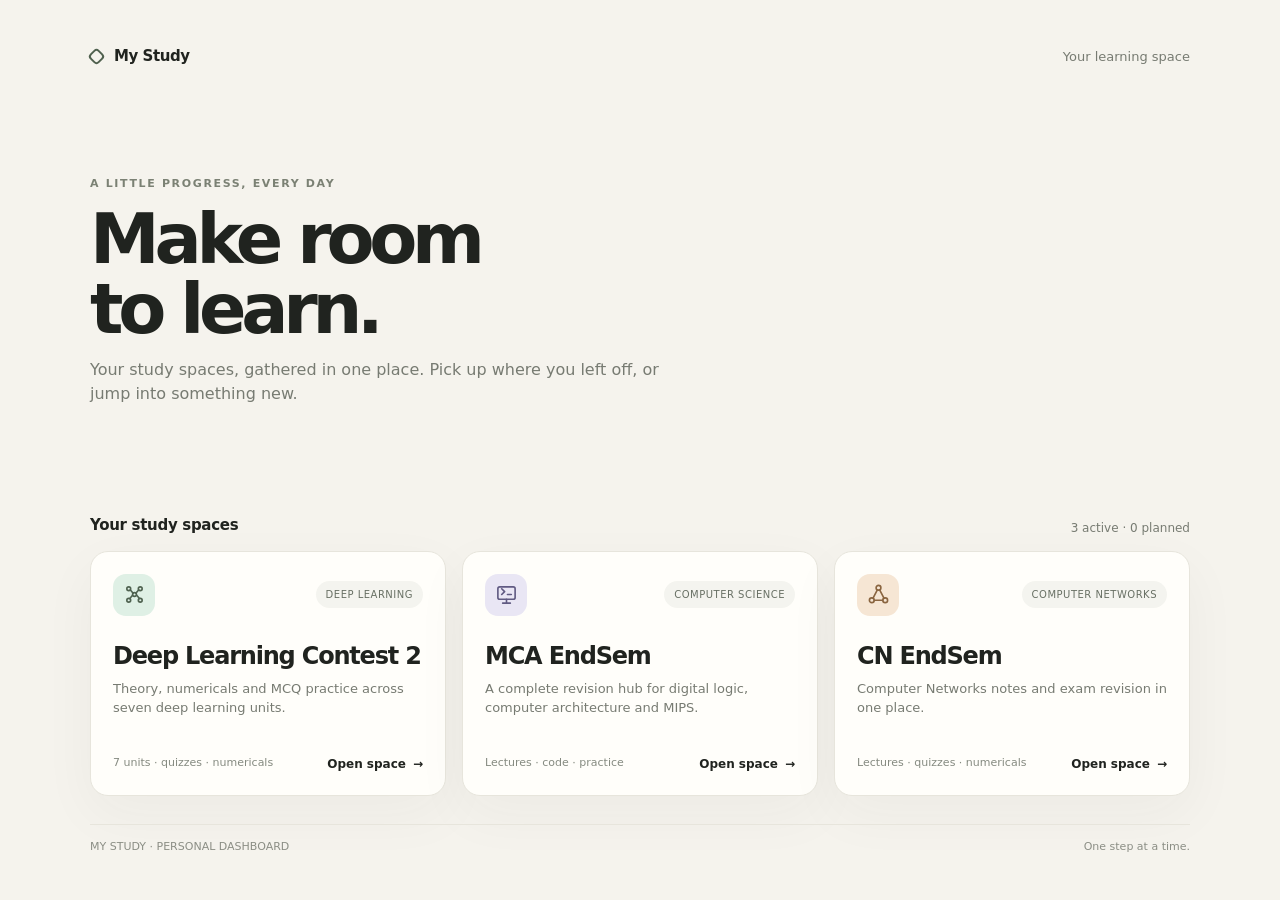
==== index.html @ bdcc4b07 "Link CN dashboard from study home" ====
<!doctype html>
<html lang="en">

<head>
  <meta charset="utf-8">
  <meta name="viewport" content="width=device-width, initial-scale=1">
  <meta name="theme-color" content="#f5f3ed">
  <title>My Study · Dashboard</title>
  <link rel="icon" type="image/svg+xml"
    href="data:image/svg+xml,%3Csvg xmlns='http://www.w3.org/2000/svg' viewBox='0 0 64 64'%3E%3Crect x='5' y='5' width='54' height='54' rx='17' fill='%23222820'/%3E%3Cpath d='M20 45V19h13a9 9 0 0 1 0 18H20m15 0 10 8' fill='none' stroke='%23e6f1dd' stroke-width='4' stroke-linecap='round' stroke-linejoin='round'/%3E%3C/svg%3E">
  <style>
    :root {
      color-scheme: light;
      --paper: #f5f3ed;
      --card: #fffefa;
      --ink: #20231f;
      --muted: #777b72;
      --line: #e7e5dc;
      --green: #dff0e5;
      --lav: #e9e6f4;
      --orange: #f6e6d4;
      --shadow: 0 18px 55px #34392d0b
    }

    * {
      box-sizing: border-box
    }

    html,
    body {
      width: 100%;
      height: 100%;
      overflow: hidden
    }

    body {
      margin: 0;
      background: var(--paper);
      color: var(--ink);
      font: 15px/1.5 Inter, ui-sans-serif, system-ui, -apple-system, "Segoe UI", sans-serif
    }

    a {
      color: inherit;
      text-decoration: none
    }

    .shell {
      width: min(1160px, 100%);
      height: 100dvh;
      margin: 0 auto;
      padding: clamp(20px, 5vh, 52px) 30px;
      display: flex;
      flex-direction: column
    }

    .topbar {
      display: flex;
      justify-content: space-between;
      align-items: center
    }

    .brand {
      display: flex;
      gap: 11px;
      align-items: center;
      font-weight: 700;
      letter-spacing: -.03em
    }

    .brand-mark {
      width: 13px;
      height: 13px;
      border: 2px solid #50614f;
      border-radius: 4px;
      transform: rotate(45deg)
    }

    .topnote {
      font-size: 13px;
      color: var(--muted)
    }

    .intro {
      margin: auto 0;
      max-width: 720px
    }

    .kicker {
      text-transform: uppercase;
      letter-spacing: .15em;
      color: #7b8174;
      font-size: 11px;
      font-weight: 700
    }

    .intro h1 {
      font-size: clamp(42px, 6.3vw, 70px);
      letter-spacing: -.075em;
      line-height: .99;
      font-weight: 560;
      margin: 13px 0 14px
    }

    .intro p {
      font-size: 16px;
      color: var(--muted);
      max-width: 570px;
      margin: 0
    }

    .section-head {
      display: flex;
      justify-content: space-between;
      align-items: end;
      margin-bottom: 14px
    }

    .section-head h2 {
      font-size: 15px;
      letter-spacing: -.02em;
      margin: 0
    }

    .section-head span {
      font-size: 12px;
      color: var(--muted)
    }

    .cards {
      display: grid;
      grid-template-columns: repeat(2, minmax(0, 1fr));
      gap: 16px
    }

    .card {
      --tint: var(--green);
      display: flex;
      flex-direction: column;
      min-height: 245px;
      padding: 22px;
      border: 1px solid var(--line);
      border-radius: 18px;
      background: var(--card);
      box-shadow: var(--shadow);
      transition: transform .2s, border-color .2s
    }

    .card:hover {
      transform: translateY(-3px);
      border-color: #c9d2c6
    }

    .card:nth-child(2) {
      --tint: var(--lav)
    }

    .card:focus-visible {
      outline: 3px solid #8aab90;
      outline-offset: 3px
    }

    .card-top {
      display: flex;
      justify-content: space-between;
      align-items: center
    }

    .icon {
      display: grid;
      place-items: center;
      width: 42px;
      height: 42px;
      border-radius: 13px;
      background: var(--tint);
      color: #4f6250
    }

    .icon svg {
      width: 23px;
      height: 23px;
      fill: none;
      stroke: currentColor;
      stroke-width: 1.7;
      stroke-linecap: round;
      stroke-linejoin: round
    }

    .card:nth-child(2) .icon {
      color: #605a82
    }

    .tag {
      font-size: 10px;
      letter-spacing: .05em;
      color: #687064;
      background: #f4f4ef;
      padding: 6px 10px;
      border-radius: 100px
    }

    .card h3 {
      font-size: 24px;
      letter-spacing: -.05em;
      margin: 22px 0 5px;
      font-weight: 620
    }

    .card p {
      color: var(--muted);
      margin: 0;
      max-width: 390px;
      font-size: 13px
    }

    .card-bottom {
      display: flex;
      align-items: center;
      justify-content: space-between;
      margin-top: auto;
      padding-top: 20px
    }

    .meta {
      font-size: 11px;
      color: #858a80
    }

    .open {
      font-size: 12px;
      font-weight: 650;
      display: flex;
      gap: 7px;
      align-items: center
    }

    .footer {
      display: flex;
      justify-content: space-between;
      margin-top: 28px;
      padding-top: 14px;
      border-top: 1px solid var(--line);
      font-size: 11px;
      color: #8b8e85
    }

    @media(max-width:680px) {
      .shell {
        padding: 22px 18px
      }

      .topnote {
        font-size: 12px
      }

      .intro {
        margin: auto 0
      }

      .intro h1 {
        font-size: 48px
      }

      .intro p {
        font-size: 14px
      }

      .cards {
        grid-template-columns: 1fr;
        gap: 10px
      }

      .card {
        min-height: 180px;
        padding: 16px
      }

      .card h3 {
        font-size: 20px;
        margin: 12px 0 4px
      }

      .card-bottom {
        padding-top: 12px
      }

      .section-head {
        margin-bottom: 10px
      }

      .footer {
        margin-top: 16px;
        padding-top: 10px;
        font-size: 9px
      }
    }

    @media(max-height:680px) and (min-width:681px) {
      .shell {
        padding-top: 18px;
        padding-bottom: 18px
      }

      .intro h1 {
        font-size: 48px
      }

      .card {
        min-height: 190px
      }

      .intro {
        margin: 20px 0
      }

      .footer {
        margin-top: 16px
      }
    }
    .cards { grid-template-columns: repeat(3, minmax(0, 1fr)); }
    .card:nth-child(3) { --tint: var(--orange); }
    .card:nth-child(3) .icon { color: #8a6540; }
    .planned { background: #f8f6f0; box-shadow: none; border-style: dashed; }
    @media (max-width: 860px) { .cards { grid-template-columns: repeat(2, minmax(0, 1fr)); } }
    @media (max-width: 680px) {
      .cards { grid-template-columns: 1fr; gap: 8px; }
      .card { min-height: 0; padding: 13px 15px; }
      .card-top { margin-bottom: 8px; }
      .card h3 { font-size: 19px; margin: 0 0 3px; }
      .card p { font-size: 12px; }
      .card-bottom { padding-top: 8px; }
    }
  </style>
</head>

<body>
  <main class="shell">
    <header class="topbar">
      <a class="brand" href="./" aria-label="My Study home"><span class="brand-mark" aria-hidden="true"></span><span>My
          Study</span></a>
      <div class="topnote"><span class="dot" aria-hidden="true"></span> Your learning space</div>
    </header>
    <section class="intro" aria-labelledby="welcome">
      <div class="kicker">A little progress, every day</div>
      <h1 id="welcome">Make room<br>to learn.</h1>
      <p>Your study spaces, gathered in one place. Pick up where you left off, or jump into something new.</p>
    </section>
    <section aria-labelledby="spaces-title">
      <div class="section-head">
        <h2 id="spaces-title">Your study spaces</h2><span id="space-count"></span>
      </div>
      <div class="cards" id="spaces"></div>
    </section>
    <footer class="footer"><span>MY STUDY · PERSONAL DASHBOARD</span><span>One step at a time.</span></footer>
  </main>
  <script>
    // Add future study areas to this list; each card links to its folder's index.html.
    const studySpaces = [
      { title: 'Deep Learning Contest 2', description: 'Theory, numericals and MCQ practice across seven deep learning units.', folder: 'deep-learning-contest-2', label: 'DEEP LEARNING', icon: 'neural', detail: '7 units · quizzes · numericals' },
      { title: 'MCA EndSem', description: 'A complete revision hub for digital logic, computer architecture and MIPS.', folder: 'mca-endsem', label: 'COMPUTER SCIENCE', icon: 'computer', detail: 'Lectures · code · practice' },
      { title: 'CN EndSem', description: 'Computer Networks notes and exam revision in one place.', folder: 'cn-endsem', label: 'COMPUTER NETWORKS', icon: 'network', detail: 'Lectures · quizzes · numericals' }
    ];
    const container = document.querySelector('#spaces');
    const icons = {
      neural: '<svg viewBox="0 0 24 24"><circle cx="6" cy="6" r="2"/><circle cx="18" cy="6" r="2"/><circle cx="12" cy="12" r="2"/><circle cx="6" cy="18" r="2"/><circle cx="18" cy="18" r="2"/><path d="m7.7 7.3 2.9 3.4m5.7-3.4-2.9 3.4m-3.4 2-2.9 3.4m7.2-3.4 2.9 3.4"/></svg>',
      computer: '<svg viewBox="0 0 24 24"><rect x="3" y="4" width="18" height="13" rx="2"/><path d="M8 21h8m-4-4v4m-5-9 3-3-3-3m6 6h4"/></svg>',
      network: '<svg viewBox="0 0 24 24"><circle cx="12" cy="5" r="2.5"/><circle cx="5" cy="18" r="2.5"/><circle cx="19" cy="18" r="2.5"/><path d="m10.8 7.2-4.5 8.6m6.9-8.6 4.5 8.6M7.5 18h9"/></svg>'
    };
    const escapeHtml = value => String(value).replace(/[&<>"']/g, c => ({ '&': '&amp;', '<': '&lt;', '>': '&gt;', '"': '&quot;', "'": '&#39;' }[c]));
    container.innerHTML = studySpaces.map(space => {
      const href = './' + encodeURIComponent(space.folder).replace(/%2F/gi, '/') + '/index.html';
      const planned = space.ready === false;
      const tag = planned ? 'COMING SOON' : escapeHtml(space.label);
      const card = `<div class="card-top"><span class="icon" aria-hidden="true">${icons[space.icon]}</span><span class="tag">${tag}</span></div><h3>${escapeHtml(space.title)}</h3><p>${escapeHtml(space.description)}</p><div class="card-bottom"><span class="meta">${escapeHtml(space.detail)}</span>${planned ? '' : '<span class="open">Open space <span aria-hidden="true">→</span></span>'}</div>`;
      return planned
        ? `<article class="card planned" aria-label="${escapeHtml(space.title)}, coming soon">${card}</article>`
        : `<a class="card" href="${href}">${card}</a>`;
    }).join('');
    document.querySelector('#space-count').textContent = `${studySpaces.filter(space => space.ready !== false).length} active · ${studySpaces.filter(space => space.ready === false).length} planned`;
  </script>
</body>

</html>
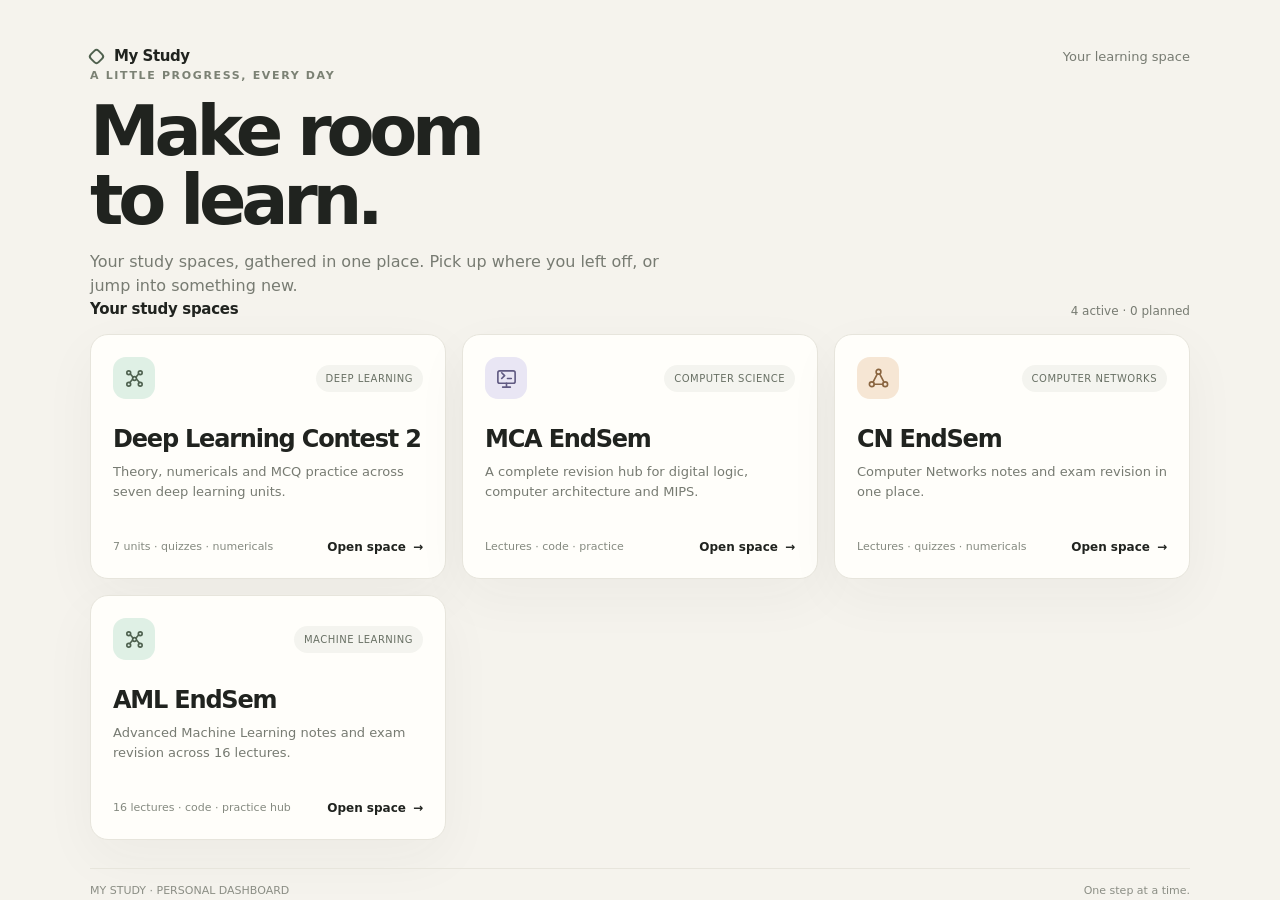
==== commit b890c387: "Add AML EndSem to study dashboard" ====
--- a/index.html
+++ b/index.html
@@ -358,7 +358,8 @@
     const studySpaces = [
       { title: 'Deep Learning Contest 2', description: 'Theory, numericals and MCQ practice across seven deep learning units.', folder: 'deep-learning-contest-2', label: 'DEEP LEARNING', icon: 'neural', detail: '7 units · quizzes · numericals' },
       { title: 'MCA EndSem', description: 'A complete revision hub for digital logic, computer architecture and MIPS.', folder: 'mca-endsem', label: 'COMPUTER SCIENCE', icon: 'computer', detail: 'Lectures · code · practice' },
-      { title: 'CN EndSem', description: 'Computer Networks notes and exam revision in one place.', folder: 'cn-endsem', label: 'COMPUTER NETWORKS', icon: 'network', detail: 'Lectures · quizzes · numericals' }
+      { title: 'CN EndSem', description: 'Computer Networks notes and exam revision in one place.', folder: 'cn-endsem', label: 'COMPUTER NETWORKS', icon: 'network', detail: 'Lectures · quizzes · numericals' },
+      { title: 'AML EndSem', description: 'Advanced Machine Learning notes and exam revision across 16 lectures.', folder: 'aml-endsem', label: 'MACHINE LEARNING', icon: 'neural', detail: '16 lectures · code · practice hub' }
     ];
     const container = document.querySelector('#spaces');
     const icons = {
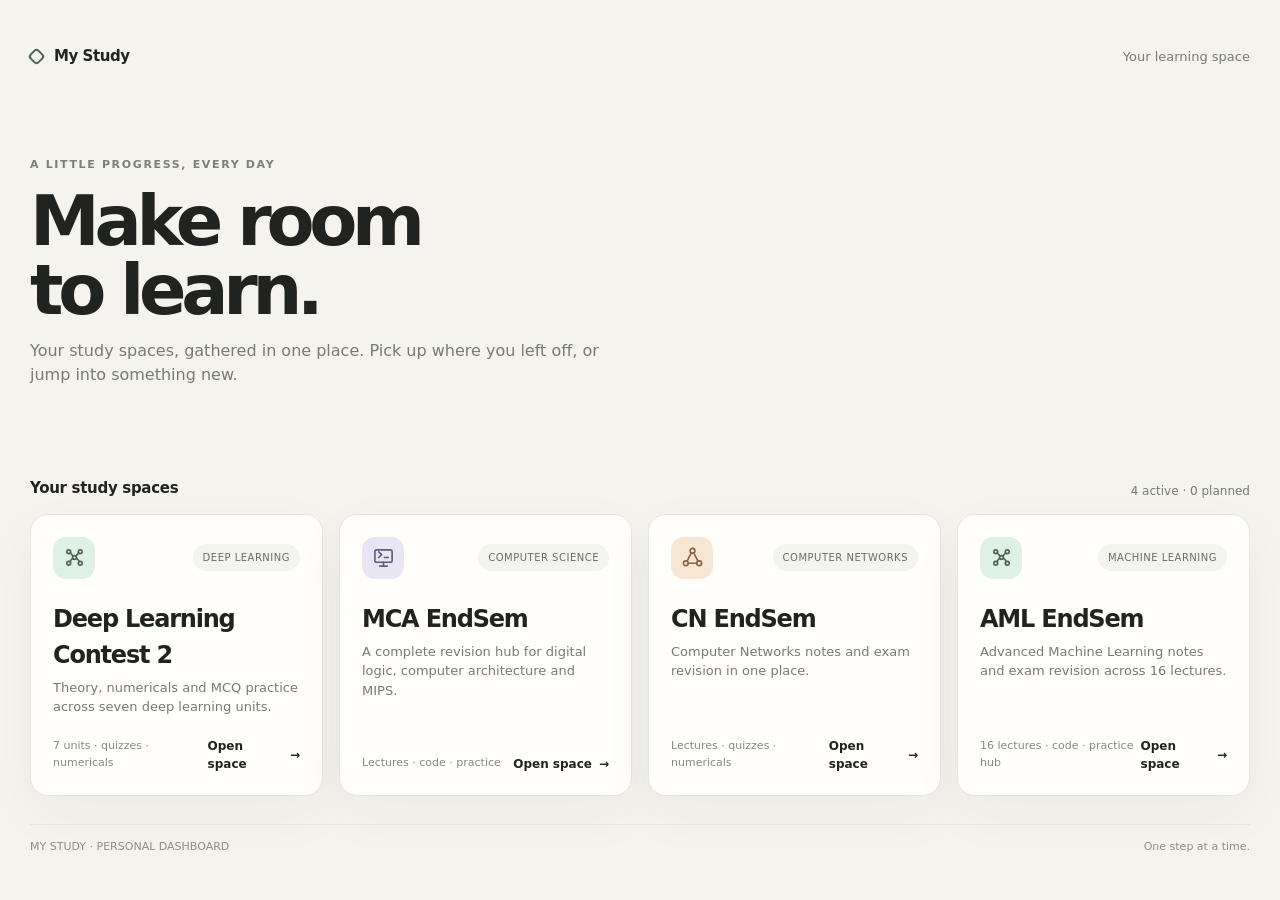
==== commit 87aaf381: "Fit all study cards on desktop dashboard" ====
--- a/index.html
+++ b/index.html
@@ -46,7 +46,7 @@
     }
 
     .shell {
-      width: min(1160px, 100%);
+      width: min(1400px, 100%);
       height: 100dvh;
       margin: 0 auto;
       padding: clamp(20px, 5vh, 52px) 30px;
@@ -317,10 +317,11 @@
         margin-top: 16px
       }
     }
-    .cards { grid-template-columns: repeat(3, minmax(0, 1fr)); }
+    .cards { grid-template-columns: repeat(4, minmax(0, 1fr)); }
     .card:nth-child(3) { --tint: var(--orange); }
     .card:nth-child(3) .icon { color: #8a6540; }
     .planned { background: #f8f6f0; box-shadow: none; border-style: dashed; }
+    @media (max-width: 1250px) { .cards { grid-template-columns: repeat(2, minmax(0, 1fr)); } }
     @media (max-width: 860px) { .cards { grid-template-columns: repeat(2, minmax(0, 1fr)); } }
     @media (max-width: 680px) {
       .cards { grid-template-columns: 1fr; gap: 8px; }
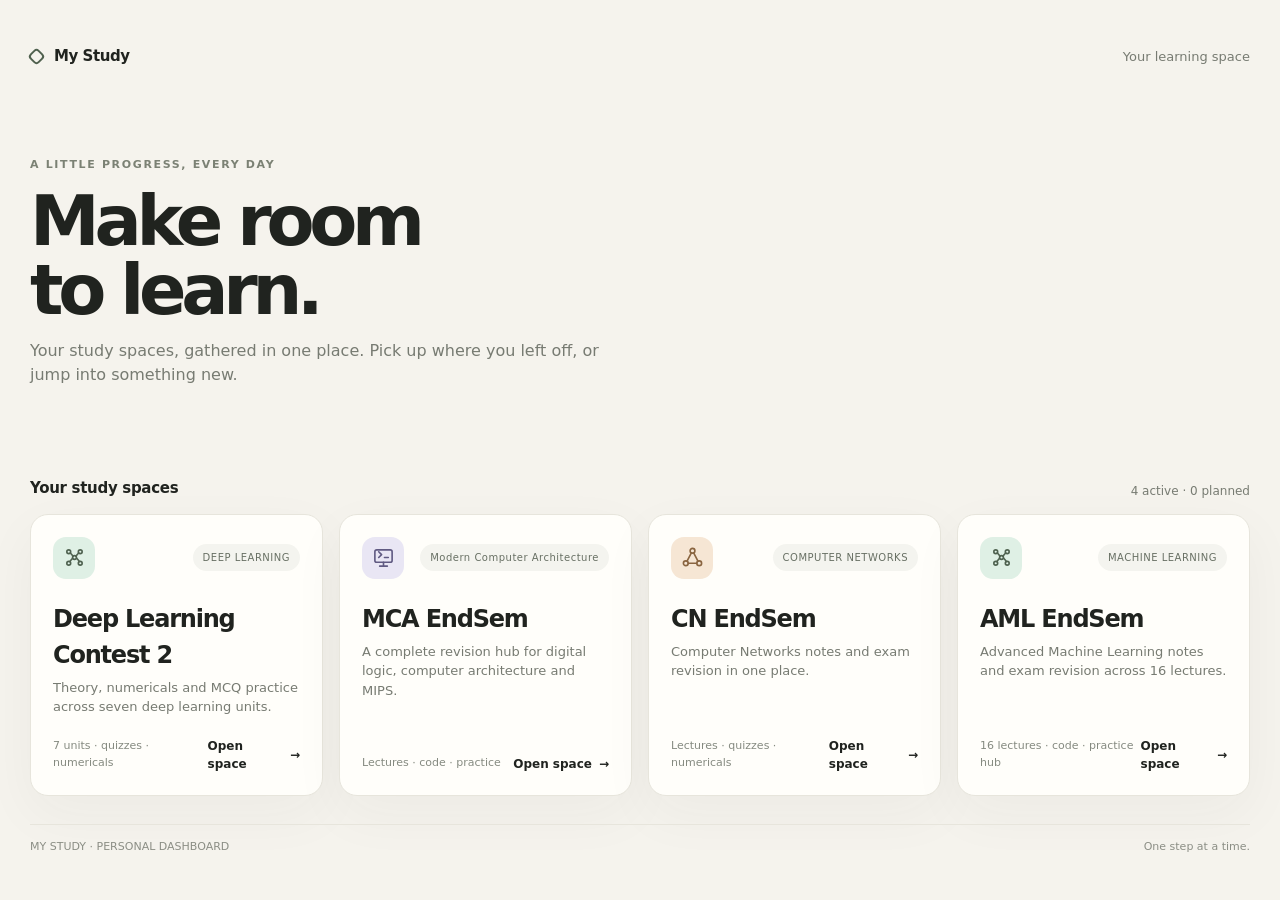
==== commit 48026853: "." ====
--- a/index.html
+++ b/index.html
@@ -358,7 +358,7 @@
     // Add future study areas to this list; each card links to its folder's index.html.
     const studySpaces = [
       { title: 'Deep Learning Contest 2', description: 'Theory, numericals and MCQ practice across seven deep learning units.', folder: 'deep-learning-contest-2', label: 'DEEP LEARNING', icon: 'neural', detail: '7 units · quizzes · numericals' },
-      { title: 'MCA EndSem', description: 'A complete revision hub for digital logic, computer architecture and MIPS.', folder: 'mca-endsem', label: 'COMPUTER SCIENCE', icon: 'computer', detail: 'Lectures · code · practice' },
+      { title: 'MCA EndSem', description: 'A complete revision hub for digital logic, computer architecture and MIPS.', folder: 'mca-endsem', label: 'Modern Computer Architecture', icon: 'computer', detail: 'Lectures · code · practice' },
       { title: 'CN EndSem', description: 'Computer Networks notes and exam revision in one place.', folder: 'cn-endsem', label: 'COMPUTER NETWORKS', icon: 'network', detail: 'Lectures · quizzes · numericals' },
       { title: 'AML EndSem', description: 'Advanced Machine Learning notes and exam revision across 16 lectures.', folder: 'aml-endsem', label: 'MACHINE LEARNING', icon: 'neural', detail: '16 lectures · code · practice hub' }
     ];
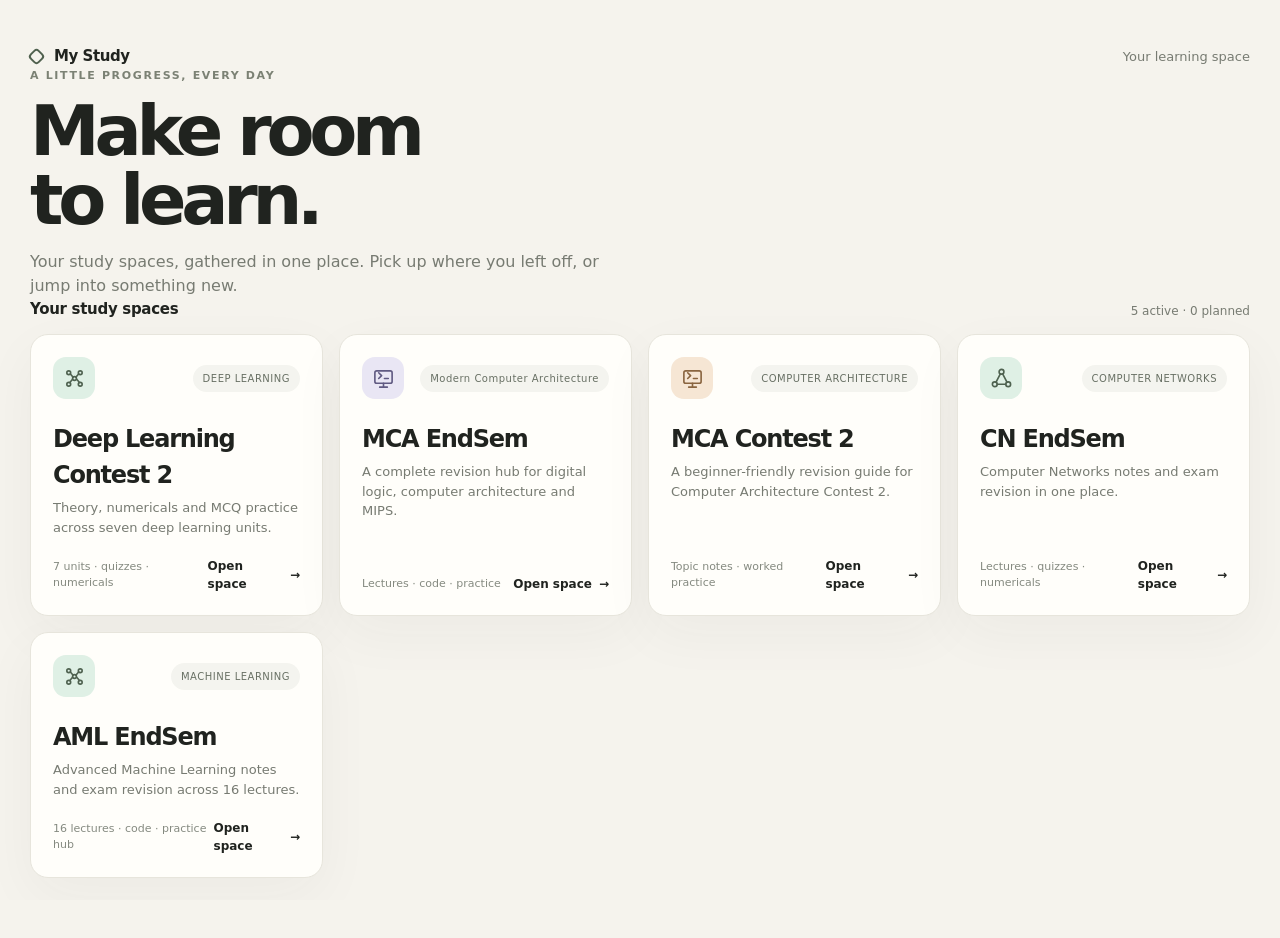
==== commit 2b1da665: "Add MCA Contest 2 to study dashboard" ====
--- a/index.html
+++ b/index.html
@@ -359,6 +359,7 @@
     const studySpaces = [
       { title: 'Deep Learning Contest 2', description: 'Theory, numericals and MCQ practice across seven deep learning units.', folder: 'deep-learning-contest-2', label: 'DEEP LEARNING', icon: 'neural', detail: '7 units · quizzes · numericals' },
       { title: 'MCA EndSem', description: 'A complete revision hub for digital logic, computer architecture and MIPS.', folder: 'mca-endsem', label: 'Modern Computer Architecture', icon: 'computer', detail: 'Lectures · code · practice' },
+      { title: 'MCA Contest 2', description: 'A beginner-friendly revision guide for Computer Architecture Contest 2.', folder: 'mca-contest-2', label: 'COMPUTER ARCHITECTURE', icon: 'computer', detail: 'Topic notes · worked practice' },
       { title: 'CN EndSem', description: 'Computer Networks notes and exam revision in one place.', folder: 'cn-endsem', label: 'COMPUTER NETWORKS', icon: 'network', detail: 'Lectures · quizzes · numericals' },
       { title: 'AML EndSem', description: 'Advanced Machine Learning notes and exam revision across 16 lectures.', folder: 'aml-endsem', label: 'MACHINE LEARNING', icon: 'neural', detail: '16 lectures · code · practice hub' }
     ];
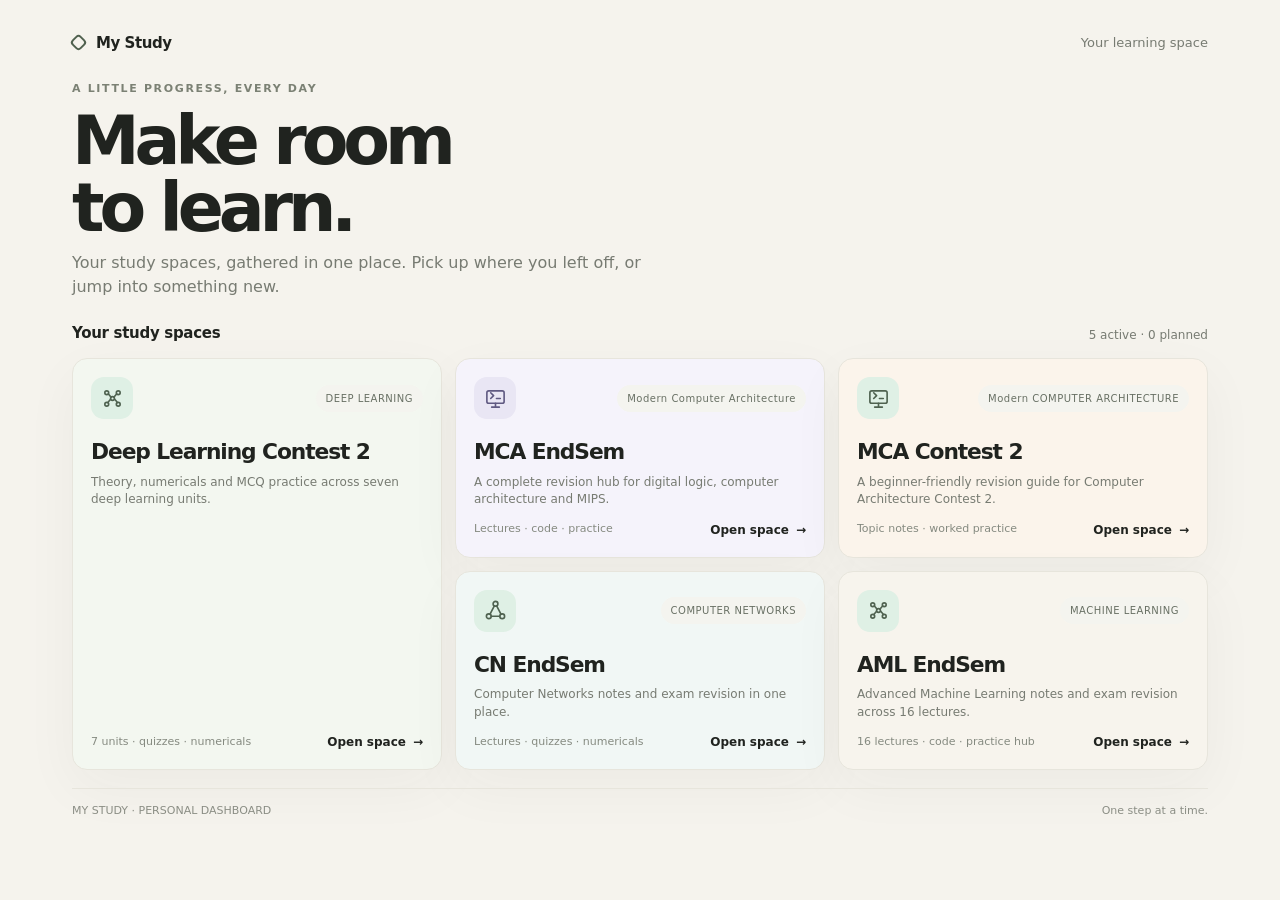
==== commit 0772eb08: "." ====
--- a/index.html
+++ b/index.html
@@ -317,21 +317,57 @@
         margin-top: 16px
       }
     }
-    .cards { grid-template-columns: repeat(4, minmax(0, 1fr)); }
-    .card:nth-child(3) { --tint: var(--orange); }
-    .card:nth-child(3) .icon { color: #8a6540; }
-    .planned { background: #f8f6f0; box-shadow: none; border-style: dashed; }
-    @media (max-width: 1250px) { .cards { grid-template-columns: repeat(2, minmax(0, 1fr)); } }
-    @media (max-width: 860px) { .cards { grid-template-columns: repeat(2, minmax(0, 1fr)); } }
-    @media (max-width: 680px) {
-      .cards { grid-template-columns: 1fr; gap: 8px; }
-      .card { min-height: 0; padding: 13px 15px; }
-      .card-top { margin-bottom: 8px; }
-      .card h3 { font-size: 19px; margin: 0 0 3px; }
-      .card p { font-size: 12px; }
-      .card-bottom { padding-top: 8px; }
-    }
-  </style>
+    .shell{padding:clamp(16px,3.5vh,34px) clamp(18px,6.5vw,72px)}
+    .intro{margin:clamp(18px,3vh,32px) 0 clamp(16px,2.5vh,24px)}
+    .intro h1{font-size:clamp(44px,6vw,68px);margin:9px 0 10px}
+    .cards{grid-template-columns:repeat(12,minmax(0,1fr));grid-template-rows:repeat(2,minmax(150px,1fr));gap:13px}
+    .card{grid-column:span 4;min-height:0;padding:18px;border-radius:15px}
+    .card:first-child{grid-row:span 2;background:#f3f7f0}
+    .card:nth-child(2){background:#f5f3fb}
+    .card:nth-child(3){background:#fbf4eb}
+    .card:nth-child(4){background:#f1f7f5}
+    .card:nth-child(5){background:#f7f4ed}
+    .card h3{font-size:clamp(18px,1.7vw,23px);margin:17px 0 5px}
+    .card p{font-size:12px;line-height:1.45}
+    .card-bottom{padding-top:12px}
+    .footer{margin-top:clamp(12px,2vh,20px)}
+    @media(max-width:1100px){
+      .shell{padding:18px 24px}
+      .intro{margin:18px 0}
+      .cards{grid-template-columns:repeat(2,minmax(0,1fr));grid-template-rows:repeat(3,minmax(108px,1fr));gap:10px}
+      .card{grid-column:auto;padding:15px}
+      .card:first-child{grid-column:1;grid-row:span 2}
+      .card h3{font-size:19px;margin:12px 0 4px}
+      .card p{font-size:12px}
+    }
+    @media(max-width:680px){
+      .shell{padding:14px 14px 12px}
+      .topbar{min-height:24px}
+      .intro{margin:14px 0 12px}
+      .intro h1{font-size:40px;line-height:.94;margin:7px 0 8px}
+      .intro p{font-size:13px;line-height:1.35;max-width:34em}
+      .kicker{font-size:9px}
+      .section-head{margin-bottom:7px}
+      .cards{grid-template-columns:repeat(2,minmax(0,1fr));grid-template-rows:repeat(3,minmax(0,1fr));gap:7px}
+      .card,.card:first-child{grid-column:auto;grid-row:auto;min-height:0;padding:10px;border-radius:12px}
+      .card:first-child{grid-column:1/-1}
+      .card-top{margin:0 0 5px}
+      .icon{width:29px;height:29px;border-radius:9px}
+      .icon svg{width:17px;height:17px}
+      .tag{font-size:8px;padding:4px 6px;letter-spacing:.025em}
+      .card h3{font-size:16px;line-height:1.12;margin:0 0 2px;letter-spacing:-.04em}
+      .card p,.meta{display:none}
+      .card-bottom{padding-top:3px}
+      .open{font-size:10px;gap:4px}
+      .footer{margin-top:9px;padding-top:7px;font-size:8px}
+    }
+    @media(max-height:700px) and (min-width:681px){
+      .shell{padding-top:12px;padding-bottom:12px}
+      .intro{margin:12px 0}
+      .intro h1{font-size:46px}
+      .cards{grid-template-rows:repeat(2,minmax(125px,1fr))}
+      .footer{margin-top:10px;padding-top:8px}
+    }  </style>
 </head>
 
 <body>
@@ -359,7 +395,7 @@
     const studySpaces = [
       { title: 'Deep Learning Contest 2', description: 'Theory, numericals and MCQ practice across seven deep learning units.', folder: 'deep-learning-contest-2', label: 'DEEP LEARNING', icon: 'neural', detail: '7 units · quizzes · numericals' },
       { title: 'MCA EndSem', description: 'A complete revision hub for digital logic, computer architecture and MIPS.', folder: 'mca-endsem', label: 'Modern Computer Architecture', icon: 'computer', detail: 'Lectures · code · practice' },
-      { title: 'MCA Contest 2', description: 'A beginner-friendly revision guide for Computer Architecture Contest 2.', folder: 'mca-contest-2', label: 'COMPUTER ARCHITECTURE', icon: 'computer', detail: 'Topic notes · worked practice' },
+      { title: 'MCA Contest 2', description: 'A beginner-friendly revision guide for Computer Architecture Contest 2.', folder: 'mca-contest-2', label: 'Modern COMPUTER ARCHITECTURE', icon: 'computer', detail: 'Topic notes · worked practice' },
       { title: 'CN EndSem', description: 'Computer Networks notes and exam revision in one place.', folder: 'cn-endsem', label: 'COMPUTER NETWORKS', icon: 'network', detail: 'Lectures · quizzes · numericals' },
       { title: 'AML EndSem', description: 'Advanced Machine Learning notes and exam revision across 16 lectures.', folder: 'aml-endsem', label: 'MACHINE LEARNING', icon: 'neural', detail: '16 lectures · code · practice hub' }
     ];
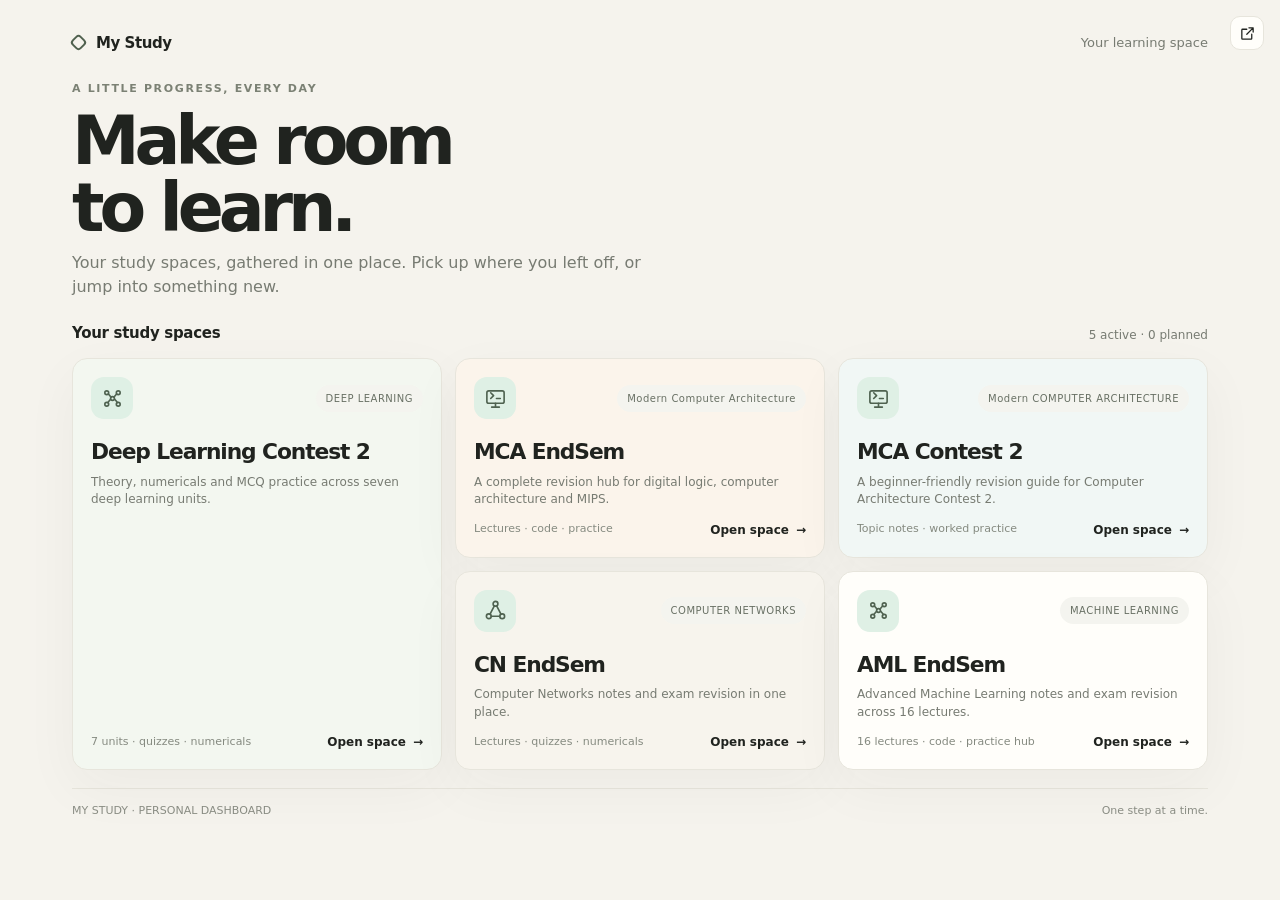
==== commit a374f98f: "." ====
--- a/index.html
+++ b/index.html
@@ -165,6 +165,8 @@
       justify-content: space-between;
       align-items: center
     }
+
+    .card{position:relative}.external-open{position:absolute;top:16px;right:16px;z-index:2;display:grid;place-items:center;width:34px;height:34px;border:1px solid var(--line);border-radius:10px;background:var(--card);color:var(--ink);text-decoration:none}.external-open:hover{background:var(--green);border-color:#8aab90}.external-open svg{width:17px;height:17px;fill:none;stroke:currentColor;stroke-width:1.8;stroke-linecap:round;stroke-linejoin:round}
 
     .icon {
       display: grid;
@@ -409,11 +411,12 @@
     container.innerHTML = studySpaces.map(space => {
       const href = './' + encodeURIComponent(space.folder).replace(/%2F/gi, '/') + '/index.html';
       const planned = space.ready === false;
+      const external = space.title === "Deep Learning Contest 2" ? `<a class="external-open" href="https://nst5.vercel.app" target="_blank" rel="noopener noreferrer" aria-label="Open Deep Learning Contest 2 website in a new tab" title="Open website in new tab"><svg viewBox="0 0 24 24" aria-hidden="true"><path d="M14 4h6v6m0-6-9 9"/><path d="M18 13v6a1 1 0 0 1-1 1H5a1 1 0 0 1-1-1V7a1 1 0 0 1 1-1h6"/></svg></a>` : "";
       const tag = planned ? 'COMING SOON' : escapeHtml(space.label);
       const card = `<div class="card-top"><span class="icon" aria-hidden="true">${icons[space.icon]}</span><span class="tag">${tag}</span></div><h3>${escapeHtml(space.title)}</h3><p>${escapeHtml(space.description)}</p><div class="card-bottom"><span class="meta">${escapeHtml(space.detail)}</span>${planned ? '' : '<span class="open">Open space <span aria-hidden="true">→</span></span>'}</div>`;
       return planned
-        ? `<article class="card planned" aria-label="${escapeHtml(space.title)}, coming soon">${card}</article>`
-        : `<a class="card" href="${href}">${card}</a>`;
+        ? `<article class="card planned" aria-label="${escapeHtml(space.title)}, coming soon">${card}${external}</article>`
+        : `<a class="card" href="${href}">${card}${external}</a>`;
     }).join('');
     document.querySelector('#space-count').textContent = `${studySpaces.filter(space => space.ready !== false).length} active · ${studySpaces.filter(space => space.ready === false).length} planned`;
   </script>
